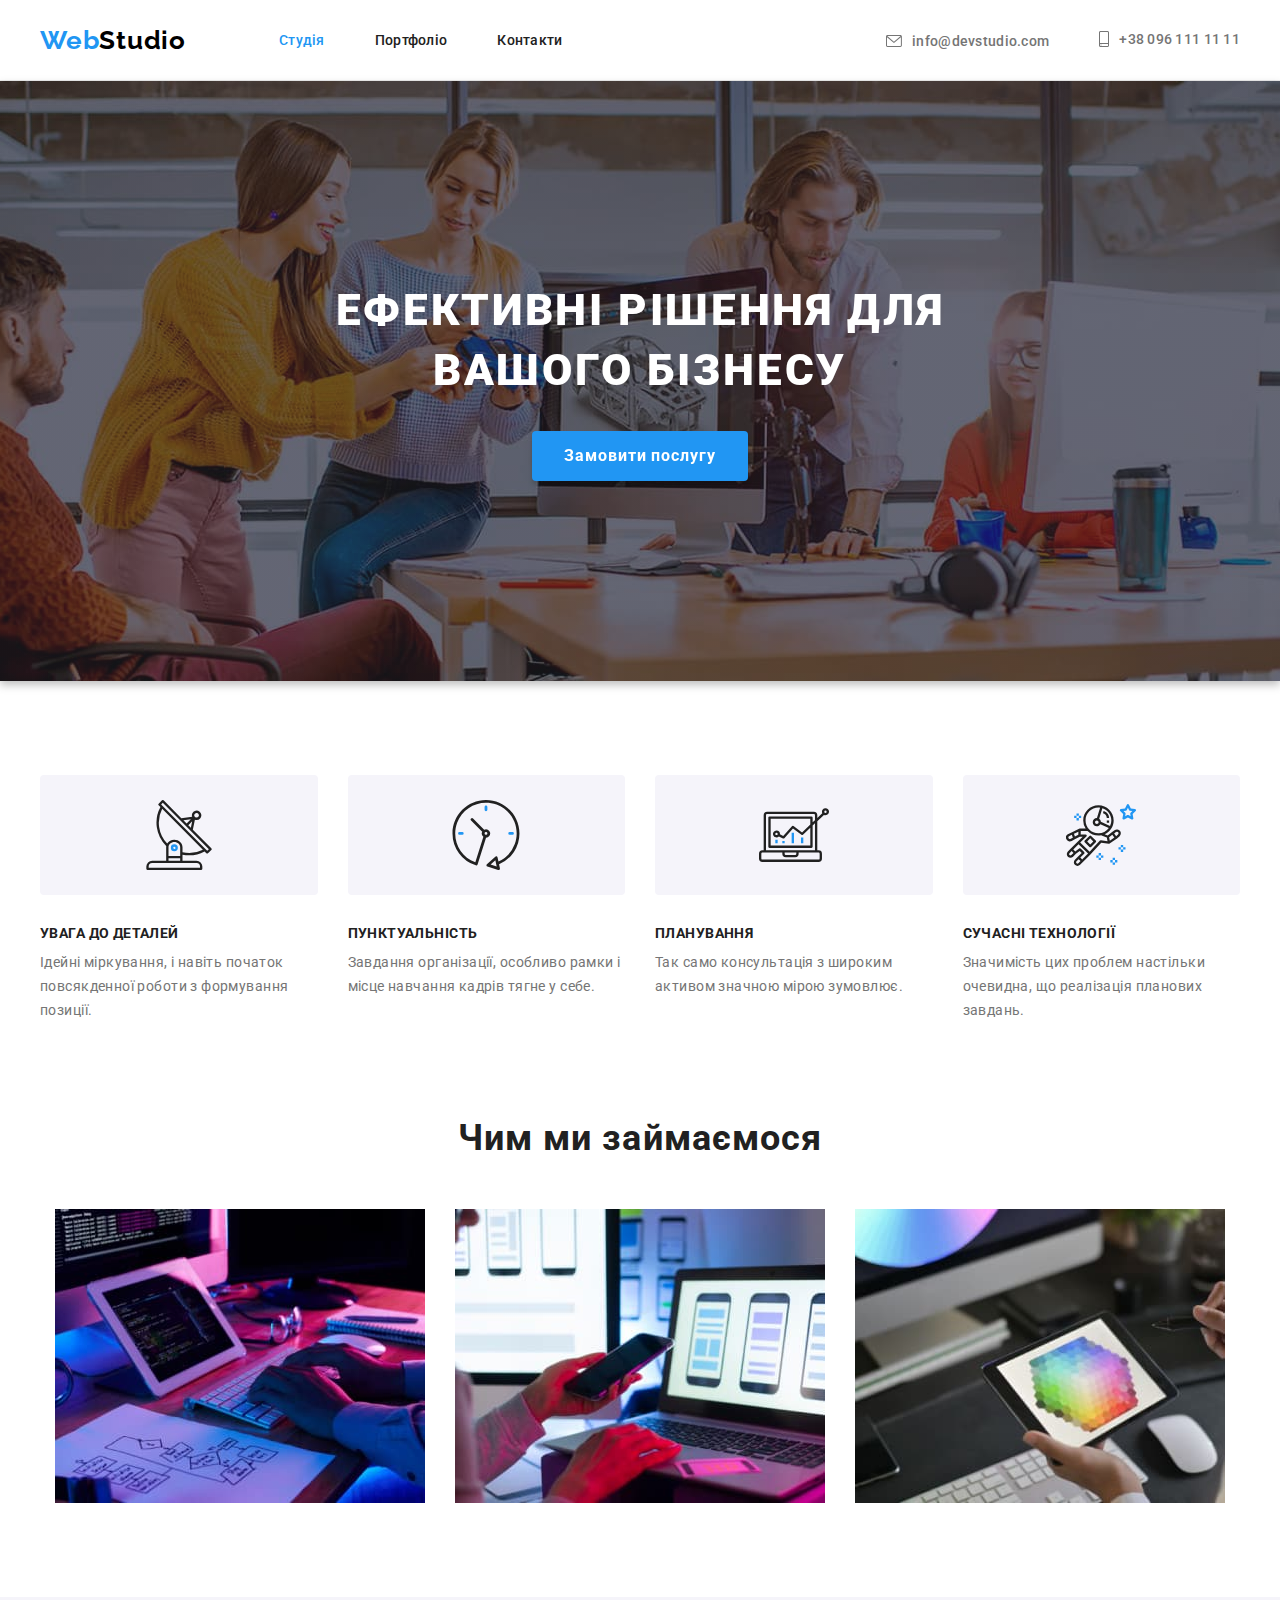
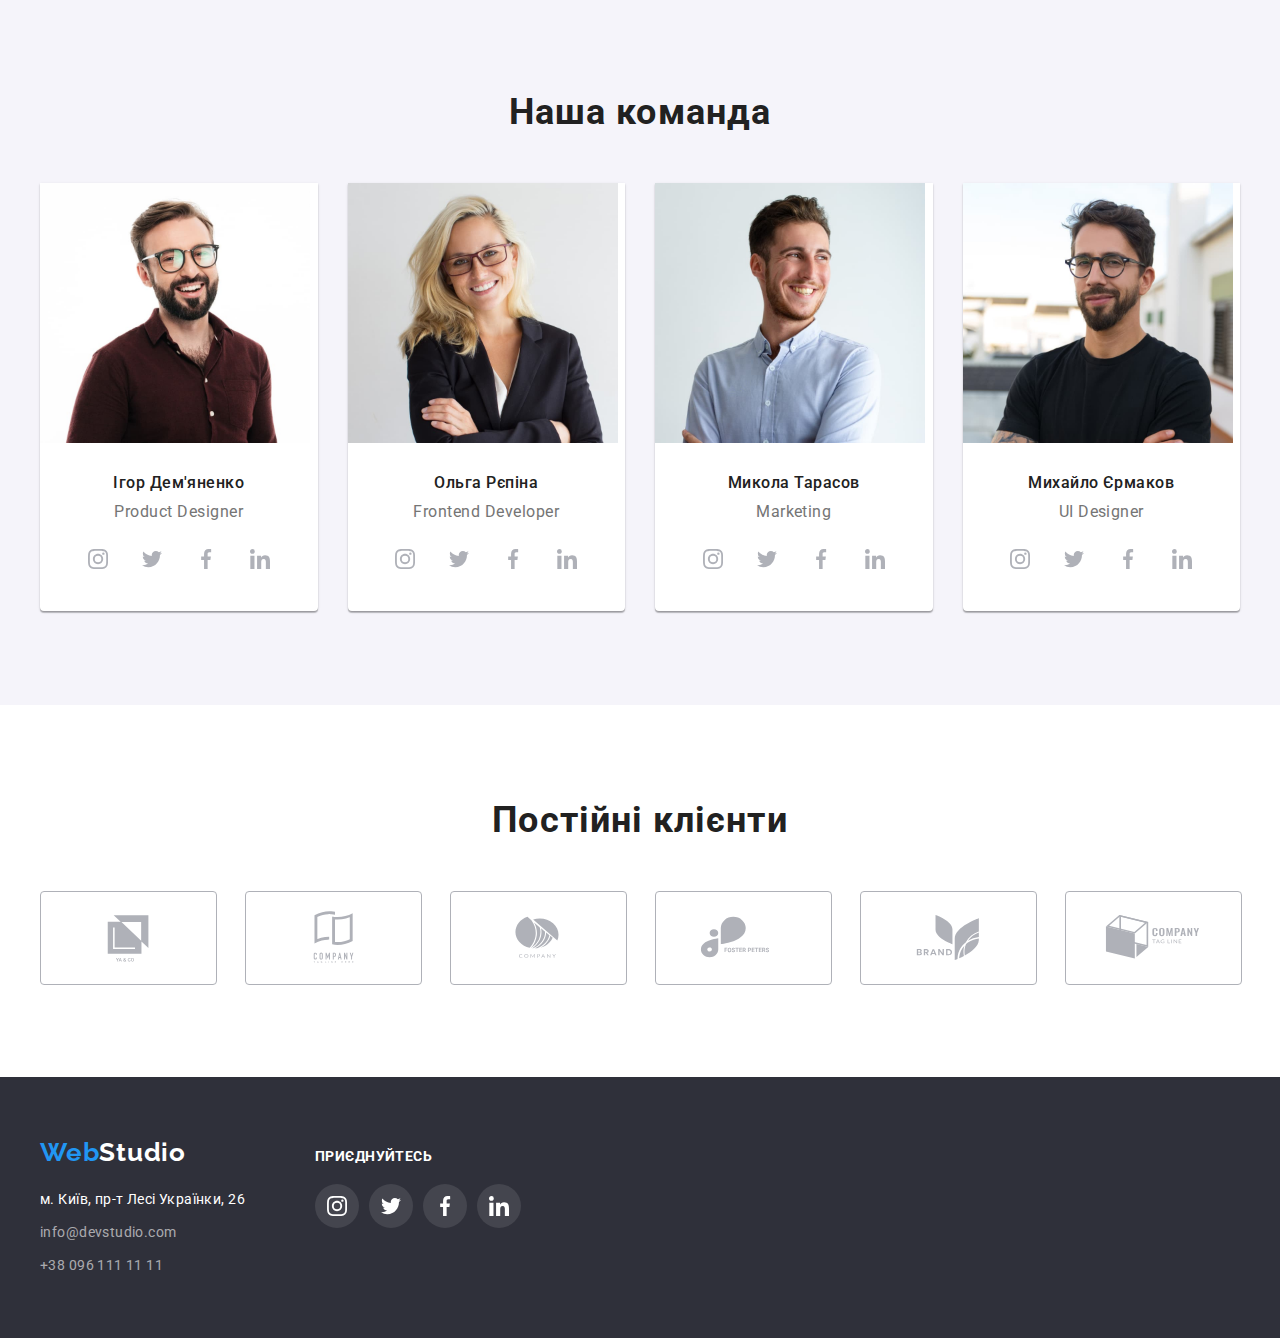
==== index.html @ c1a75623 "sdds" ====
<!DOCTYPE html>
<html lang="uk">
<head>
    <meta charset="UTF-8">
    <meta http-equiv="X-UA-Compatible" content="IE=edge">
    <meta name="viewport" content="width=device-width, initial-scale=1.0">
    <title>Студія</title>
    <link rel="preconnect" href="https://fonts.googleapis.com">
    <link rel="preconnect" href="https://fonts.gstatic.com" crossorigin>
    <link 
        rel="stylesheet" 
        href="https://cdnjs.cloudflare.com/ajax/libs/modern-normalize/1.1.0/modern-normalize.min.css" 
        integrity="sha512-wpPYUAdjBVSE4KJnH1VR1HeZfpl1ub8YT/NKx4PuQ5NmX2tKuGu6U/JRp5y+Y8XG2tV+wKQpNHVUX03MfMFn9Q==" 
        crossorigin="anonymous" 
        referrerpolicy="no-referrer" 
    />
    <link href="https://fonts.googleapis.com/css2?family=Raleway:wght@700&family=Roboto:wght@400;500;700;900&display=swap" rel="stylesheet">
    <link rel="stylesheet" href="./CSS/styles.css">
</head>
<body>
    <header class="header">
        <div class="container container-header">
            <a href="./index.html" class="logo"> <span class="logo-web">Web</span>Studio</a>
        <nav>
            <ul class="list-nav container-beg">
                <li><a class="list-nav-link current container-nav-list" href="./index.html">Студія</a></li>
                <li><a class="list-nav-link container-nav-list" href="./portfolio.html">Портфоліо</a></li>
                <li><a class="list-nav-link container-nav-list" href="#">Контакти</a></li>
            </ul>
        </nav>
        <ul class="list-nav container-list-adres">
            <li>
                <a class="list-contact list-mail" href="mailto:info@devstudio.com">
                    <svg class="mail-icon" width="16" height="12">
                        <use href="./images/icons.svg#icon-mail"></use>
                    </svg>
                    info@devstudio.com
                </a>
            </li>
            <li>
                <a class="list-contact list-phone" href="tel:+380961111111">
                    <svg class="phone-logo" width="10" height="16">
                        <use href="./images/icons.svg#icon-smartphone"></use>
                    </svg>
                    +38 096 111 11 11
                </a>
            </li>
        </ul>
        </div>
    </header>
    <main>  
        <section class="sec-back">
            <div class="container">
                <h1 class="sec-front"> 
                    Ефективні рішення для
                    <br>
                     вашого бізнесу
                    </h1>
                <div>
                    <button class="sec-button" type="button" >Замовити послугу</button>
                </div>
               </div>
        </section>
        <section class="section">
            <div class="container">
                <h2 class="visually-hidden">Особливості</h2>
            <ul class="list-nav container-list-main">
                <li class="main-list">
                    <div class="main-icon-iteam">
                        <svg class="main-icon-style"  width="70" height="70">
                            <use href="./images/icons.svg#icon-antenna"></use>
                        </svg>
                    </div>
                    <h3 class="main-list-titel">УВАГА ДО ДЕТАЛЕЙ</h3>
                    <p class="main-list-par">Ідейні міркування, і навіть початок повсякденної роботи з формування позиції.</p>
                </li>
                <li class="main-list">
                    <div class="main-icon-iteam">
                        <svg class="main-icon-style"  width="70" height="70">
                            <use href="./images/icons.svg#icon-clock"></use>
                        </svg>
                    </div>
                    <h3 class="main-list-titel">ПУНКТУАЛЬНІСТЬ</h3>
                    <p class="main-list-par">Завдання організації, особливо рамки і місце навчання кадрів тягне у себе.</p>
                </li>
                <li class="main-list">
                    <div class="main-icon-iteam">
                        <svg class="main-icon-style"  width="70" height="70">
                            <use href="./images/icons.svg#icon-diagram"></use>
                        </svg>
                    </div>
                    <h3 class="main-list-titel">ПЛАНУВАННЯ</h3>
                    <p class="main-list-par">Так само консультація з широким активом значною мірою зумовлює.</p>
                </li>
                <li class="main-list">
                    <div class="main-icon-iteam">
                        <svg class="main-icon-style"  width="70" height="70">
                            <use href="./images/icons.svg#icon-astronaut"></use>
                        </svg>
                    </div>
                    <h3 class="main-list-titel">СУЧАСНІ ТЕХНОЛОГІЇ</h3>
                    <p class="main-list-par">Значимість цих проблем настільки очевидна, що реалізація планових завдань.</p>
                </li>
            </ul>
            </div>
        </section>
        <section class="about section">
            <div class="container">
                <h2 class="titel">Чим ми займаємося</h2>
            <ul class="list-nav container-doing">
                <li>
                    <img src="./images/box 1.jpg" alt="Coding" width="370" class="foto">
                </li>
                <li>
                    <img src="./images/box 2.jpg" alt="Testing" width="370" class="foto">
                </li>
                <li>
                    <img src="./images/box 3.jpg" alt="Designing" width="370" class="foto">
                </li>
            </ul>
            </div>
        </section>
        <section class="bck-ground section">
            <div class="container">
                <h2 class="titel">Наша команда</h2>
                <ul class="list-nav container-about-team">
                    <li class="last-list">
                        <img src="./images/img.jpg" alt="Ігор Дем'яненко" width="270" height="260" class="foto"> 
                        <div class="common-styles">
                            <h3 class="about-person">Ігор Дем'яненко</h3>
                            <p class="about-work" lang="en">Product Designer</p>
                            <ul class="person-soc-list list-nav">
                                <li class="person-soc-iteam">
                                    <a  class="person-soc-link" href="#">
                                        <svg class="person-soc-icon" width="20" height="20">
                                            <use href="./images/icons.svg#icon-instagram"></use>
                                        </svg>
                                    </a>
                                </li>
                                <li class="person-soc-iteam">
                                    <a  class="person-soc-link" href="#">
                                        <svg class="person-soc-icon" width="20" height="20">
                                        <use href="./images/icons.svg#icon-twitter"></use>
                                    </svg></a>
                                </li>
                                <li class="person-soc-iteam">
                                    <a  class="person-soc-link" href="#">
                                        <svg class="person-soc-icon" width="20" height="20">
                                            <use href="./images/icons.svg#icon-facebook"></use>
                                        </svg>
                                    </a>
                                </li>
                                <li class="person-soc-iteam">
                                    <a  class="person-soc-link" href="#">
                                        <svg class="person-soc-icon" width="20" height="20">
                                            <use href="./images/icons.svg#icon-linkedin"></use>
                                        </svg>
                                    </a>
                                </li>
                            </ul>
                        </div>
                    </li>
                    <li class="last-list">
                        <img src="./images/img2.jpg" alt="Ольга Рєпіна" width="270" height="260" class="foto">
                        <div class="common-styles">
                            <h3 class="about-person">Ольга Рєпіна</h3>
                            <p class="about-work" lang="en">Frontend Developer</p>
                            <ul class="person-soc-list list-nav">
                                <li class="person-soc-iteam">
                                    <a  class="person-soc-link" href="#">
                                        <svg class="person-soc-icon" width="20" height="20">
                                            <use href="./images/icons.svg#icon-instagram"></use>
                                        </svg>
                                    </a>
                                </li>
                                <li class="person-soc-iteam">
                                    <a  class="person-soc-link" href="#">
                                        <svg class="person-soc-icon" width="20" height="20">
                                        <use href="./images/icons.svg#icon-twitter"></use>
                                    </svg></a>
                                </li>
                                <li class="person-soc-iteam">
                                    <a  class="person-soc-link" href="#">
                                        <svg class="person-soc-icon" width="20" height="20">
                                            <use href="./images/icons.svg#icon-facebook"></use>
                                        </svg>
                                    </a>
                                </li>
                                <li class="person-soc-iteam">
                                    <a  class="person-soc-link" href="#">
                                        <svg class="person-soc-icon" width="20" height="20">
                                            <use href="./images/icons.svg#icon-linkedin"></use>
                                        </svg>
                                    </a>
                                </li>
                            </ul>
                        </div>
                    </li>
                    <li class="last-list">
                        <img src="./images/img3.jpg" alt="Микола Тарасов" width="270" height="260" class="foto">
                        <div class="common-styles">
                            <h3 class="about-person">Микола Тарасов</h3>
                            <p class="about-work" lang="en">Marketing</p>
                            <ul class="person-soc-list list-nav">
                                <li class="person-soc-iteam">
                                    <a  class="person-soc-link" href="#">
                                        <svg class="person-soc-icon" width="20" height="20">
                                            <use href="./images/icons.svg#icon-instagram"></use>
                                        </svg>
                                    </a>
                                </li>
                                <li class="person-soc-iteam">
                                    <a  class="person-soc-link" href="#">
                                        <svg class="person-soc-icon" width="20" height="20">
                                        <use href="./images/icons.svg#icon-twitter"></use>
                                    </svg></a>
                                </li>
                                <li class="person-soc-iteam">
                                    <a  class="person-soc-link" href="#">
                                        <svg class="person-soc-icon" width="20" height="20">
                                            <use href="./images/icons.svg#icon-facebook"></use>
                                        </svg>
                                    </a>
                                </li>
                                <li class="person-soc-iteam">
                                    <a  class="person-soc-link" href="#">
                                        <svg class="person-soc-icon" width="20" height="20">
                                            <use href="./images/icons.svg#icon-linkedin"></use>
                                        </svg>
                                    </a>
                                </li>
                            </ul>
                        </div>
                    </li>
                    <li class="last-list">
                        <img src="./images/img4.jpg" alt="Михайло Єрмаков" width="270" height="260" class="foto">
                        <div  class="common-styles">
                            <h3 class="about-person">Михайло Єрмаков</h3>
                            <p class="about-work" lang="en">UI Designer</p>
                            <ul class="person-soc-list list-nav">
                                <li class="person-soc-iteam">
                                    <a  class="person-soc-link" href="#">
                                        <svg class="person-soc-icon" width="20" height="20">
                                            <use href="./images/icons.svg#icon-instagram"></use>
                                        </svg>
                                    </a>
                                </li>
                                <li class="person-soc-iteam">
                                    <a  class="person-soc-link" href="#">
                                        <svg class="person-soc-icon" width="20" height="20">
                                        <use href="./images/icons.svg#icon-twitter"></use>
                                    </svg></a>
                                </li>
                                <li class="person-soc-iteam">
                                    <a  class="person-soc-link" href="#">
                                        <svg class="person-soc-icon" width="20" height="20">
                                            <use href="./images/icons.svg#icon-facebook"></use>
                                        </svg>
                                    </a>
                                </li>
                                <li class="person-soc-iteam">
                                    <a  class="person-soc-link" href="#">
                                        <svg class="person-soc-icon" width="20" height="20">
                                            <use href="./images/icons.svg#icon-linkedin"></use>
                                        </svg>
                                    </a>
                                </li>
                            </ul>
                        </div>
                    </li>
                </ul>
            </div>
        </section>
        <section class="section">
            <div class="container">
                <h2 class="titel">Постійні клієнти</h2>
                <ul class="clients-list list-nav">
                    <li class="clients-iteam">
                        <a class="clients-adres" href="#">
                            <svg class="clients-logo"  width="106" height="60">
                                <use href="./images/icons.svg#icon-Logo"></use>
                            </svg>
                        </a>
                    </li>
                    <li class="clients-iteam">
                        <a class="clients-adres" href="#">
                            <svg class="clients-logo"  width="106" height="60">
                                <use href="./images/icons.svg#icon-Logo-2"></use>
                            </svg>
                        </a>
                    </li>
                    <li class="clients-iteam">
                        <a class="clients-adres" href="#">
                            <svg class="clients-logo" width="106" height="60">
                                <use href="./images/icons.svg#icon-Logo3"></use>
                            </svg>
                        </a>
                    </li>
                    <li class="clients-iteam">
                        <a class="clients-adres" href="#">
                            <svg class="clients-logo" width="106" height="60">
                                <use href="./images/icons.svg#icon-Logo-4"></use>
                            </svg>
                        </a>
                    </li>
                    <li class="clients-iteam">
                        <a class="clients-adres" href="#">
                            <svg class="clients-logo" width="106" height="60">
                                <use href="./images/icons.svg#icon-Logo-5"></use>
                            </svg>
                        </a>
                    </li>
                    <li class="clients-iteam">
                        <a class="clients-adres" href="#">
                            <svg class="clients-logo"  width="106" height="60">
                                <use href="./images/icons.svg#icon-Logo-6"></use>
                            </svg>
                        </a>
                    </li>
                </ul>
            </div>
        </section>
    </main>

    <footer class="foot">
        <div class="container-foot container">
            <div>
                <a href="./index.html" class="foot-logo" lang="en"> <span class="logo-web">Web</span>Studio</a>
                <ul class="list-nav">
                    <li class="foot-child">
                        <a class="foot-list" href="https://goo.gl/maps/FaGYjTXJcdozZgpE8" target="_blank" rel="noopener noreferrer">м. Київ, пр-т Лесі Українки, 26</a>
                    </li>
                    <li class="foot-child">
                        <a class="foot-info" href="mailto:info@devstudio.com">info@devstudio.com</a>
                    </li>
                    <li class="foot-child">
                        <a class="foot-info" href="tel:++380961111111">+38 096 111 11 11</a>
                    </li>
                </ul>
            </div>
            <div class="container-block">
                <h2 class="dsd">приєднуйтесь</h2>
                <ul class="foot-soc-list list-nav">
                    <li class="foot-soc-iteam">
                        <a href="#" class="foot-soc-link">
                            <svg class="foot-soc-icon" width="20" height="20">
                                <use href="./images/icons.svg#icon-instagram"></use>
                            </svg>
                        </a>
                    </li>
                    <li class="foot-soc-iteam">
                        <a href="#" class="foot-soc-link">
                            <svg class="foot-soc-icon" width="20" height="20">
                                <use href="./images/icons.svg#icon-twitter"></use>
                            </svg>
                        </a>
                    </li>
                    <li class="foot-soc-iteam">
                        <a href="#" class="foot-soc-link">
                            <svg class="foot-soc-icon" width="20" height="20">
                                <use href="./images/icons.svg#icon-facebook"></use>
                            </svg>
                        </a>
                    </li>
                    <li class="foot-soc-iteam">
                        <a href="#" class="foot-soc-link">
                            <svg class="foot-soc-icon" width="20" height="20">
                                <use href="./images/icons.svg#icon-linkedin"></use>
                            </svg>
                        </a>
                    </li>
                </ul>
            </div>

        </div>
        
    </footer>
</body>
</html>
---- CSS/styles.css ----
:root{
    --color-black: #000000;
    --color-blue: blue;
    --color-nav-link: #212121;
    --color-light-blue: #2196F3;
    --color-gray: #757575;
    --back-ground: #2F303A;
    --color-white: #FFFFFF;
    --bck-ground: #F5F4FA;
    --color-btn: #188CE8;
    --border: #ECECEC;
    --border-portfolio: #EEEEEE;
    --icon-color: #AFB1B8;
}

*{
    margin: 0;
    padding: 0;
}

h1,
h2,
h3,
h4,
h5,
h6,
p{
    margin: 0;
}

body{
    font-family: "Roboto", sans-serif;
}

.header a{
    text-decoration: none;
}

.header{
    border-bottom: 1px solid var(--border);
}

.container{
    width: 1200px;
    padding-left: 15px;
    padding-right: 15px;
    margin: 0 auto;
}

.container-header{
    display: flex;
    justify-content: space-between;
    align-items: center;
    margin-bottom: 0;
}


.container-beg{
    cursor: pointer;
    display: flex;
    gap: 50px;
    margin-left: 93px;

}


.logo, .logo-web{
    font-family: 'Raleway';
    font-style: normal;
    font-weight: 700;
    font-size: 26px;
    line-height: 1,1923;
    letter-spacing: 0.03em;
}

.logo{
    color: var(--color-black);
    display: block;
}
.logo-web{
    color: var(--color-light-blue);
}


.list-nav-link{
    display: block;
    list-style: none;
    font-weight: 500;
    font-size: 14px;
    line-height: 1.1428;
    letter-spacing: 0.02em;
    color: var(--color-nav-link);
    padding-top: 32px;
    padding-bottom: 32px;
}

.container-nav-list{
    padding-bottom: 32px;
}

.container-list-adres{
    display: flex;
    justify-content: end;
    align-items: baseline;
    gap: 50px;
    margin-left: auto;
}

.list-nav{
    list-style: none;  
}



.list-nav-link:hover,
.list-nav-link:focus,
.list-mail:hover,
.list-mail:focus,
.list-phone:hover,
.list-phone:focus{
    color:var(--color-light-blue);
}

.current{
    color: var(--color-light-blue);
}



.mail-icon{
    fill: currentColor;
}

.list-contact {
    font-weight: 500;
    font-size: 14px;
    line-height: 1.1428;
    letter-spacing: 0.02em;
    color: var(--color-gray);
    display: block;
    display: flex;
    justify-content: center;
    align-items: center;
    gap: 10px;
}

.phone-logo{
    fill: currentColor;
}

.sec-back{
    background: var(--back-ground);
    padding-top: 200px;
    padding-bottom: 200px;
    text-align: center;
    max-width: 1600px;
    background-image: linear-gradient( 
        rgba(47, 48, 58, 0.4),  
        rgba(47, 48, 58, 0.4)
        ),
        url(../images/baclground\ img.jpg);
    background-repeat: no-repeat;
    background-position: center;
    block-size: auto;
    background-size: cover;
    margin: 0 auto;
    filter: drop-shadow(0px 4px 4px rgba(0, 0, 0, 0.25));
}



.container-order{
    display: flex;
    flex-direction: column;
}

.sec-front{
    display: flex;
    flex-direction: column;
    font-weight: 900;
    font-size: 44px;
    line-height: 1.3636;
    text-align: center;
    letter-spacing: 0.06em;
    text-transform: uppercase;
    color: var(--color-white);
    margin-bottom: 30px;
}


.sec-button{
    font-family: "Roboto", sans-serif;
    font-weight: 700;
    font-size: 16px;
    line-height: 1.875;
    letter-spacing: 0.06em;
    color: var(--color-white);
    border: none;
    background: var(--color-light-blue);
    box-shadow: 0px 4px 4px rgba(0, 0, 0, 0.15);
    border-radius: 4px;
    cursor: pointer;
    justify-content: center;
    padding-top: 10px;
    padding-bottom: 10px;
    padding-left: 32px;
    padding-right: 32px;
}
.sec-button:hover,
.sec-button:focus{
    background-color: var(--color-btn);
}

.container-list-main{
    display: flex;
    justify-content: space-between;
    gap: 30px;
}

.visually-hidden{
    position: absolute;
    white-space: nowrap;
    width: 1px;
    height: 1px;
    overflow: hidden;
    border: 0;
    padding: 0;
    clip: rect(0 0 0 0);
    clip-path: inset(50%);
    margin: -1px;
}

.main-list{
    list-style: none;
    margin: 0;
    padding: 0;
    flex-basis: calc((100% - 90px) / 4);
}

.main-icon-iteam{
    height: 120px;
    display: flex;
    align-items: center;
    justify-content: center;
    background-color: var(--bck-ground);
    border-radius: 4px;
    margin-bottom: 30px;
}


.main-list-titel{
    font-weight: 700;
    font-size: 14px;
    line-height: 1.1428;
    letter-spacing: 0.03em;
    text-transform: uppercase;
    color: var(--color-nav-link);
    margin-bottom: 10px;
}

.main-list-par{
    font-weight: 400;
    font-size: 14px;
    line-height: 1.7142;
    letter-spacing: 0.03em;
    color: var(--color-gray);
}

.titel{
    display: flex;
    justify-content: center;
    font-weight: 700;
    font-size: 36px;
    line-height: 1.1666;
    letter-spacing: 0.03em;
    color: var(--color-nav-link);
    margin-bottom: 50px;
}


.container-doing{
    display: flex;
    justify-content: center;
    gap: 30px;
}

.foto{
    display: block;
    max-width: 100%;
}

.section{
    padding-top: 94px;
    padding-bottom: 94px;
}

.section.about{
    padding-top: 0;
}


.bck-ground{
    background: var(--bck-ground);
}

.container-about-team{
    display: flex;
    gap: 30px;
    justify-content: center;

}

.last-list{
    background: var(--color-white);
    box-shadow: 0px 1px 3px rgba(0, 0, 0, 0.12), 0px 1px 1px rgba(0, 0, 0, 0.14), 0px 2px 1px rgba(0, 0, 0, 0.2);
    border-radius: 0px 0px 4px 4px;
    flex-basis: calc((100% - 90px) / 4);
}


.common-styles{
    font-size: 16px;
    line-height: 1.1875;
    text-align: center;
    letter-spacing: 0.03em;
    padding-top: 30px;
    padding-bottom: 30px;
}

.about-person{
    font-weight: 500;
    font-size: 16px;
    line-height: 1.1875;
    color: var(--color-nav-link);
    margin-bottom: 10px;
}

.about-work{
    font-weight: 400;
    color: var(--color-gray);
    margin-bottom: 16px;
}


.person-soc-list{
    display: flex;
    gap: 10px;
    justify-content: center;
}

.person-soc-iteam{
    width: 44px;
    height: 44px;
}

.person-soc-link{
    width: 100%;
    height: 100%;
    border-radius: 50%;
    display: flex;
    align-items: center;
    justify-content: center;
    color: var(--icon-color);
}

.person-soc-icon{
    fill: currentColor;
}

.person-soc-link:hover,
.person-soc-link:focus{
    background-color: var(--color-light-blue);
    color: var(--color-white);
}

.clients-list{
    display: flex;
    gap: 30px;
    justify-content: center;
}

.clients-iteam{
    flex-basis: calc((100% - 150px) / 6);
    height: 92px;
}

.clients-adres{
    width: 100%;
    height: 100%;
    display: flex;
    align-items: center;
    justify-content: center;
    color: var(--icon-color);
    border: 1px solid;
    border-color: var(--icon-color);
    border-radius: 4px;
}

.clients-logo,
.clients-iteam{
    fill: currentColor;
}

.clients-adres:hover,
.clients-adres:focus{
    border-color: var(--color-light-blue);
    color: var(--color-light-blue);
}

.foot{
    background: var(--back-ground);
    padding-top: 60px;
    padding-bottom: 60px;
}

.foot-list:hover,
.foot-list:focus,
.foot-info:hover,
.foot-info:focus{
    color:var(--color-light-blue);
}


.foot-logo{
    font-family: 'Raleway';
    font-style: normal;
    font-weight: 700;
    font-size: 26px;
    line-height: 1.1923;
    letter-spacing: 0.03em;
    color: var(--color-white);
    text-decoration: none;
    display: flex;
    justify-content: flex-start;
    margin-bottom: 20px;
    display: inline-block;
}

.foot-child:not(:last-child){
    margin-bottom: 9px;
}

.foot-list{
    font-style: normal;
    font-size: 14px;
    line-height: 1.7142;
    letter-spacing: 0.03em;
    color: var(--color-white);
    text-decoration: none;
    display: block;
    
}


.foot-info{
    font-style: normal;
    font-size: 14px;
    line-height: 1.7142;
    letter-spacing: 0.03em;
    color: rgba(255, 255, 255, 0.6);
    text-decoration: none;
    display: block;
}    

.container-foot{
    align-items: baseline;
    display: flex;
    gap: 70px;
}


.dsd{
    font-weight: 700;
    font-size: 14px;
    line-height: 1.1428;
    letter-spacing: 0.03em;
    text-transform: uppercase;
    margin-bottom: 20px;
    color: var(--color-white);
    
}


.foot-soc-list{
    display: flex;
    gap: 10px;
    justify-content: center;
    align-items: center;
    justify-content: flex-start;
}

.foot-soc-iteam{
    width: 44px;
    height: 44px;
}
.foot-soc-link{
    width: 100%;
    height: 100%;
    border-radius: 50%;
    display: flex;
    align-items: center;
    justify-content: center;
    color: var(--color-white);
    background: rgba(255, 255, 255, 0.1);
}

.foot-soc-icon{
    fill: currentColor;
}

.foot-soc-link:hover,
.foot-soc-link:focus{
    background-color: var(--color-light-blue);
    color: var(--color-white);
}

.sec-btn{
    font-family: "Roboto", sans-serif;
    font-weight: 500;
    font-size: 16px;
    line-height: 1.625;
    text-align: center;
    letter-spacing: 0.03em;
    color: var(--color-nav-link);
    background: var(--bck-ground);
    border-radius: 4px;
    display: flex;
    align-items: center;
    border: none;
    cursor: pointer;
    padding: 6px 22px;
}

.sec-btn:hover,
.sec-btn:focus{
    background: var(--color-light-blue);    
    box-shadow: 0px 3px 1px rgba(0, 0, 0, 0.1), 0px 1px 2px rgba(0, 0, 0, 0.08), 0px 2px 2px rgba(0, 0, 0, 0.12);
    border-radius: 4px;
    color: var(--color-white);
}

.portfolio-done{
    font-weight: 700;
    font-size: 18px;
    line-height: 2;
    letter-spacing: 0.06em;
    color: var(--color-nav-link);
    margin-bottom: 4px;
    text-decoration: none;
}

.portfolio-doing{
    font-weight: 400;
    font-size: 16px;
    line-height: 1.875;
    letter-spacing: 0.03em;
    color: var(--color-gray);
    text-decoration: none;
}

.container-filter-nav{
    display: flex;
    justify-content: center;
    gap: 8px;
    margin-bottom: 50px;
}

.container-filter-foto{
    display: flex;
    flex-wrap: wrap;
    justify-content: center;
    gap: 30px;
    
}

.filter-border{
    flex-basis: calc((100% - 60px) / 3);
    background: var(--color-white);
}


.portfolio-item-link{
    display: block;
    text-decoration: none;
}

.portfolio-item-link:hover,
.portfolio-item-link:focus{
    box-shadow: 0px 1px 1px rgba(0, 0, 0, 0.12), 0px 4px 4px rgba(0, 0, 0, 0.06), 1px 4px 6px rgba(0, 0, 0, 0.16);
}


.portfolio-common-styles{
    padding-top: 20px;
    padding-bottom: 20px;
    padding-left: 24px;
    padding-right: 24px;
    border-right: 1px solid var(--border-portfolio);
    border-bottom: 1px solid var(--border-portfolio);
    border-left: 1px solid var(--border-portfolio);
    
}
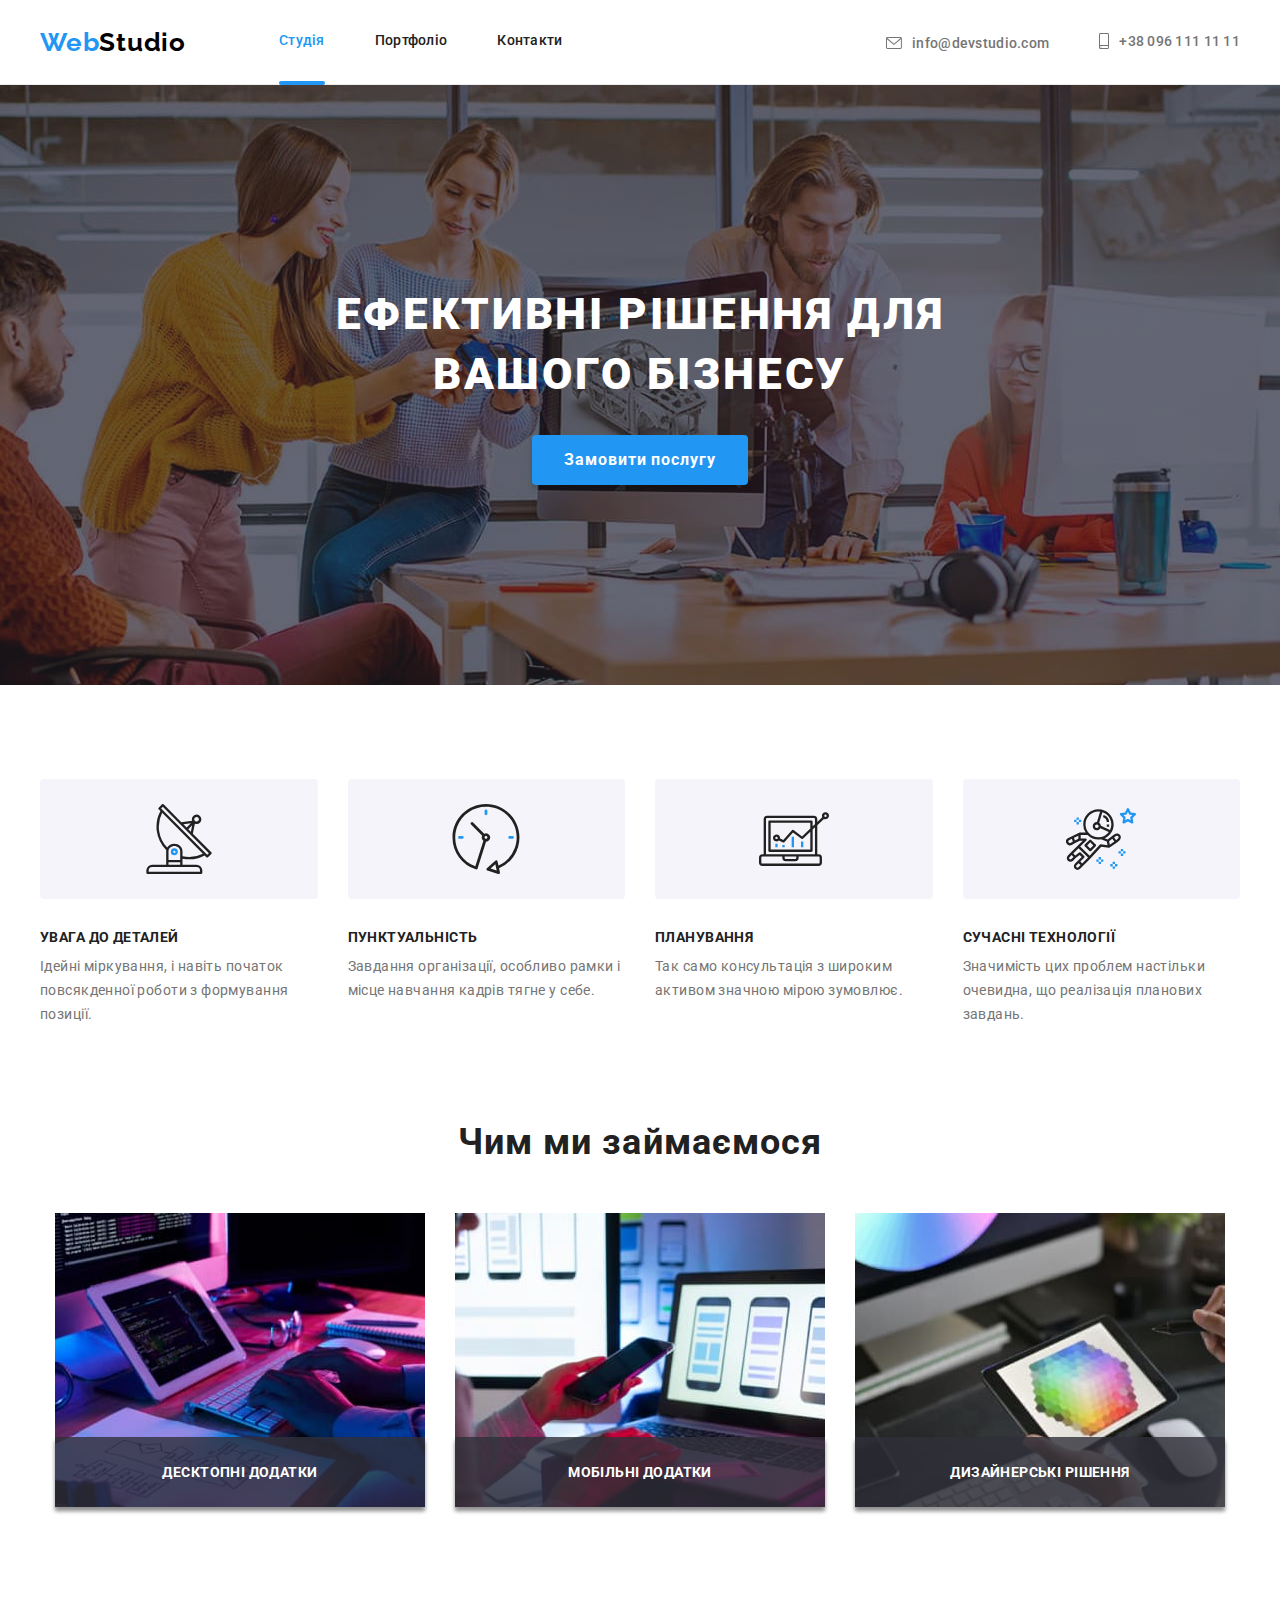
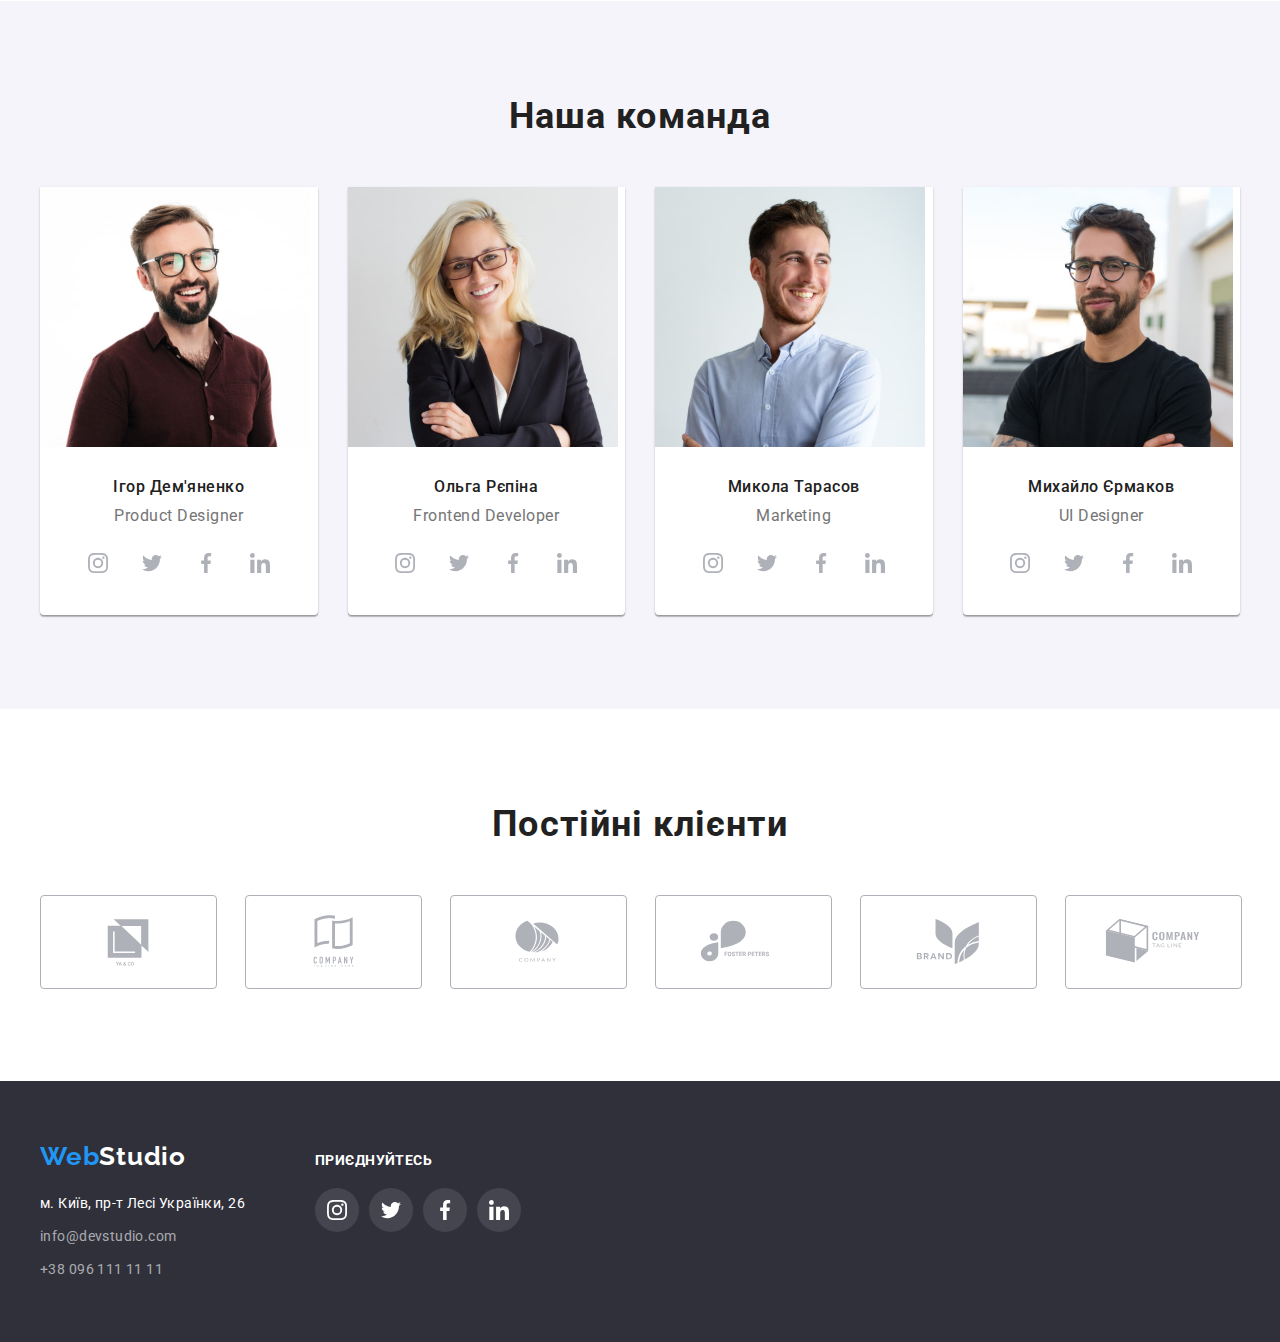
==== commit 92e34b50: "upgraded code" ====
--- a/index.html
+++ b/index.html
@@ -57,11 +57,11 @@
                      вашого бізнесу
                     </h1>
                 <div>
-                    <button class="sec-button" type="button" >Замовити послугу</button>
+                    <button class="sec-button" type="button" data-modal-open>Замовити послугу</button>
                 </div>
                </div>
         </section>
-        <section class="section">
+         <section class="section">
             <div class="container">
                 <h2 class="visually-hidden">Особливості</h2>
             <ul class="list-nav container-list-main">
@@ -109,13 +109,29 @@
                 <h2 class="titel">Чим ми займаємося</h2>
             <ul class="list-nav container-doing">
                 <li>
-                    <img src="./images/box 1.jpg" alt="Coding" width="370" class="foto">
+                    <div class="about-foto-wrap">
+                        <img src="./images/box 1.jpg" alt="Coding" width="370" class="foto">
+                        <p class="about-foto-text">
+                            Десктопні додатки
+                        </p>
+                    </div>
+                    
                 </li>
                 <li>
-                    <img src="./images/box 2.jpg" alt="Testing" width="370" class="foto">
+                    <div class="about-foto-wrap">
+                        <img src="./images/box 2.jpg" alt="Testing" width="370" class="foto">
+                        <p class="about-foto-text">
+                            Мобільні додатки
+                        </p>
+                    </div>
                 </li>
                 <li>
-                    <img src="./images/box 3.jpg" alt="Designing" width="370" class="foto">
+                    <div class="about-foto-wrap">
+                        <img src="./images/box 3.jpg" alt="Designing" width="370" class="foto">
+                        <p class="about-foto-text">
+                            Дизайнерські рішення
+                        </p>
+                    </div>
                 </li>
             </ul>
             </div>
@@ -375,5 +391,15 @@
         </div>
         
     </footer>
+    <div class="backdrop is-hidden" data-modal>
+        <div class="modal">
+            <button type="button" class="x-modal" data-modal-close>
+                <svg class="x-icon" width="18" height="18">
+                    <use href="./images/icons.svg#icon-X"></use>
+                </svg>
+            </button>
+        </div>
+    </div>
+    <script src="./js/modal.js"></script>
 </body>
 </html>
--- a/CSS/styles.css
+++ b/CSS/styles.css
@@ -28,6 +28,10 @@
     margin: 0;
 }
 
+button{
+    cursor: pointer;
+}
+
 body{
     font-family: "Roboto", sans-serif;
 }
@@ -123,6 +127,18 @@
 
 .current{
     color: var(--color-light-blue);
+}
+
+.current::after{
+    content: '';
+    width: 100%;
+    height: 4px;
+    background-color: var(--color-light-blue);
+    
+    display: flex;
+    border-radius: 2px;
+    position: relative;
+    top: 33px;
 }
 
 
@@ -164,7 +180,7 @@
     block-size: auto;
     background-size: cover;
     margin: 0 auto;
-    filter: drop-shadow(0px 4px 4px rgba(0, 0, 0, 0.25));
+    
 }
 
 
@@ -298,6 +314,28 @@
     padding-top: 0;
 }
 
+.about-foto-wrap{
+    position: relative;
+}
+
+.about-foto-text{
+    font-family: 'Roboto';
+    font-weight: 700;
+    font-size: 14px;
+    line-height: 1.1428;
+    text-align: center;
+    letter-spacing: 0.03em;
+    text-transform: uppercase;
+    color: var(--color-white);
+    background: rgba(47, 48, 58, 0.8);
+    box-shadow: 0px 4px 4px rgba(0, 0, 0, 0.25), 0px 4px 4px rgba(0, 0, 0, 0.25);
+
+    position: absolute;
+    width: 100%;
+    bottom: 0;
+    padding-top: 27px;
+    padding-bottom: 27px;
+}
 
 .bck-ground{
     background: var(--bck-ground);
@@ -578,6 +616,9 @@
     background: var(--color-white);
 }
 
+.filter-border:hover .portfolio-top-text{
+    transform: translateY(0);
+}
 
 .portfolio-item-link{
     display: block;
@@ -589,6 +630,30 @@
     box-shadow: 0px 1px 1px rgba(0, 0, 0, 0.12), 0px 4px 4px rgba(0, 0, 0, 0.06), 1px 4px 6px rgba(0, 0, 0, 0.16);
 }
 
+.portfolio-top-wrap{
+    position: relative;
+    overflow: hidden;
+}
+
+.portfolio-top-text{
+    font-family: 'Roboto';
+    font-weight: 400;
+    font-size: 18px;
+    line-height: 1.5555;
+    letter-spacing: 0.03em;
+
+    position: absolute;
+    top: 0;
+    padding: 63px 24px 63px 24px;
+    height: 100%;
+
+    color: var(--color-white);
+    background: rgba(33, 150, 243, 0.9);
+    box-shadow: 0px 4px 4px rgba(0, 0, 0, 0.25), 0px 4px 4px rgba(0, 0, 0, 0.25);
+    
+    transform: translateY(100%);
+    transition: transform 250ms cubic-bezier(0.4, 0, 0.2, 1);
+}
 
 .portfolio-common-styles{
     padding-top: 20px;
@@ -601,3 +666,51 @@
     
 }
 
+
+.backdrop{
+    position: fixed;
+    top: 0;
+    width: 100%;
+    height: 100%;
+    background: rgba(0, 0, 0, 0.2);
+    transition: opacity 250ms cubic-bezier(0.4, 0, 0.2, 1), visibility 250ms cubic-bezier(0.4, 0, 0.2, 1);
+}
+
+.modal{
+    width: 528px;
+    min-height: 581px;
+    background: #FFFFFF;
+    box-shadow: 0px 1px 3px rgba(0, 0, 0, 0.12), 0px 1px 1px rgba(0, 0, 0, 0.14), 0px 2px 1px rgba(0, 0, 0, 0.2);
+    border-radius: 4px;
+    position: absolute;
+    top: 50%;
+    left: 50%;
+    transform: translate(-50%, -50%) scale(1);
+    transition: transform 250ms cubic-bezier(0.4, 0, 0.2, 1);
+}
+
+.backdrop.is-hidden .modal{
+    transform: translate(-50%, -50%) scale(0);
+
+}
+
+.x-modal{
+    position: absolute;
+    right: 8px;
+    top: 8px;
+    height: 30px;
+    width: 30px;
+    background: var(--color-white);
+    border: 1px solid rgba(0, 0, 0, 0.1);
+    border-radius: 50%;
+    display: flex;
+    align-items: center;
+    justify-content: center;
+}
+
+
+.is-hidden{
+    opacity: 0;
+    visibility: hidden;
+    pointer-events: none;
+}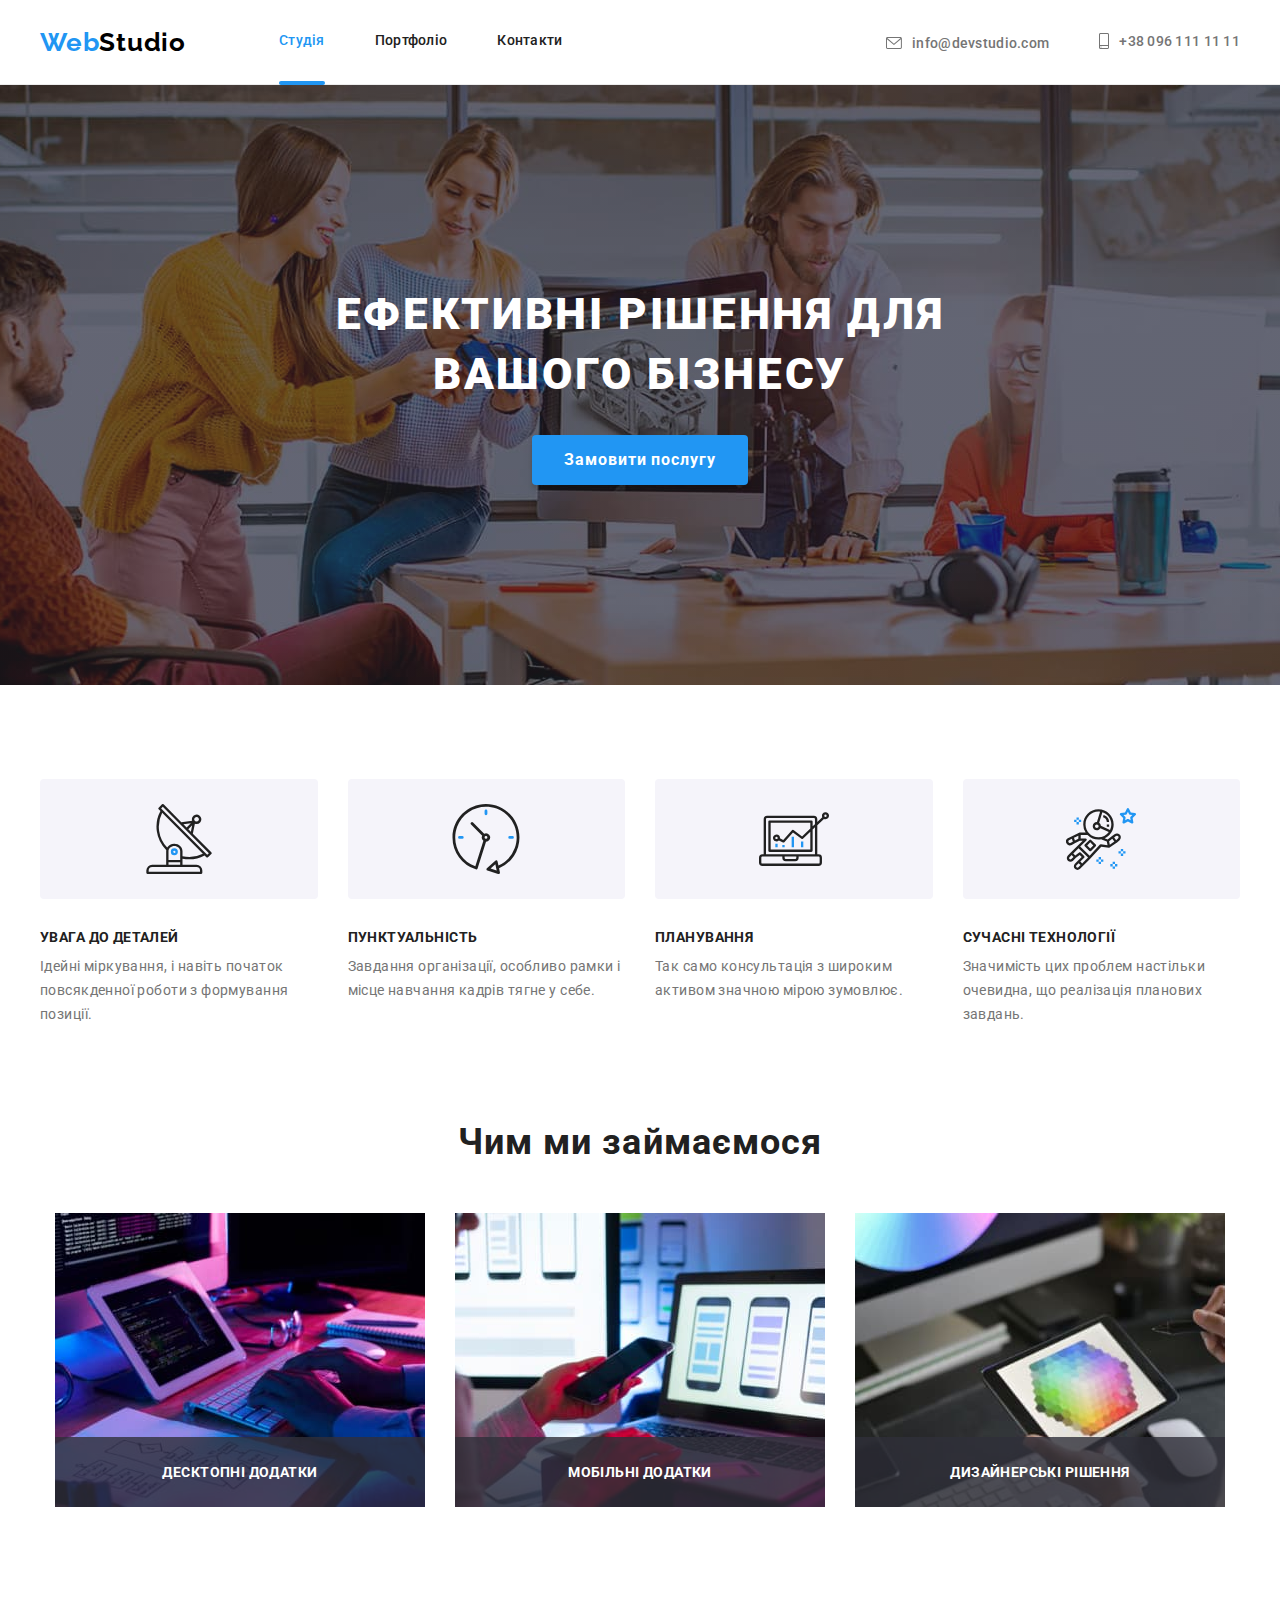
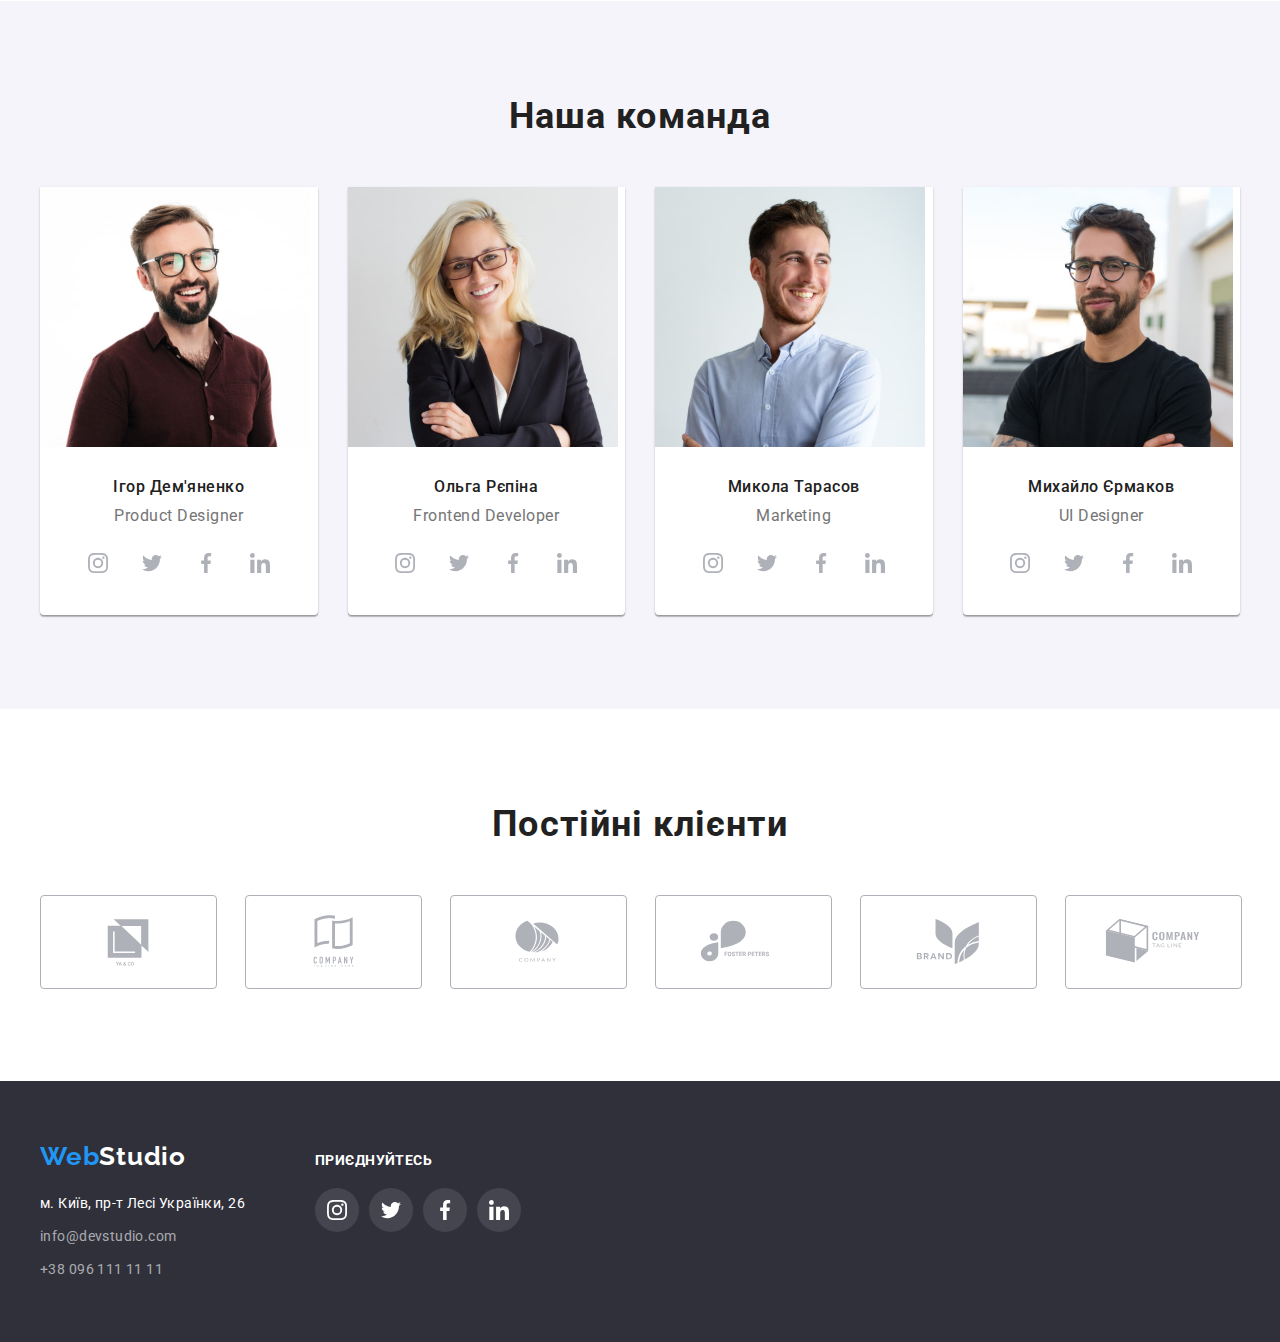
==== commit 15ca937d: "upgraded code" ====
--- a/index.html
+++ b/index.html
@@ -394,7 +394,7 @@
     <div class="backdrop is-hidden" data-modal>
         <div class="modal">
             <button type="button" class="x-modal" data-modal-close>
-                <svg class="x-icon" width="18" height="18">
+                <svg class="x-icon" width="11" height="11">
                     <use href="./images/icons.svg#icon-X"></use>
                 </svg>
             </button>
--- a/CSS/styles.css
+++ b/CSS/styles.css
@@ -123,6 +123,7 @@
 .list-phone:hover,
 .list-phone:focus{
     color:var(--color-light-blue);
+    transition: color 250ms cubic-bezier(0.4, 0, 0.2, 1);
 }
 
 .current{
@@ -131,10 +132,8 @@
 
 .current::after{
     content: '';
-    width: 100%;
     height: 4px;
     background-color: var(--color-light-blue);
-    
     display: flex;
     border-radius: 2px;
     position: relative;
@@ -225,6 +224,7 @@
 .sec-button:hover,
 .sec-button:focus{
     background-color: var(--color-btn);
+    transition: background-color 250ms cubic-bezier(0.4, 0, 0.2, 1);
 }
 
 .container-list-main{
@@ -328,11 +328,11 @@
     text-transform: uppercase;
     color: var(--color-white);
     background: rgba(47, 48, 58, 0.8);
-    box-shadow: 0px 4px 4px rgba(0, 0, 0, 0.25), 0px 4px 4px rgba(0, 0, 0, 0.25);
-
+    
     position: absolute;
     width: 100%;
     bottom: 0;
+    left: 0;
     padding-top: 27px;
     padding-bottom: 27px;
 }
@@ -409,6 +409,7 @@
 .person-soc-link:focus{
     background-color: var(--color-light-blue);
     color: var(--color-white);
+    transition: background-color 250ms cubic-bezier(0.4, 0, 0.2, 1), color 250ms cubic-bezier(0.4, 0, 0.2, 1);
 }
 
 .clients-list{
@@ -443,6 +444,7 @@
 .clients-adres:focus{
     border-color: var(--color-light-blue);
     color: var(--color-light-blue);
+    transition: background-color 250ms cubic-bezier(0.4, 0, 0.2, 1), color 250ms cubic-bezier(0.4, 0, 0.2, 1);
 }
 
 .foot{
@@ -456,6 +458,7 @@
 .foot-info:hover,
 .foot-info:focus{
     color:var(--color-light-blue);
+    transition: color 250ms cubic-bezier(0.4, 0, 0.2, 1);
 }
 
 
@@ -550,6 +553,7 @@
 .foot-soc-link:focus{
     background-color: var(--color-light-blue);
     color: var(--color-white);
+    transition: background-color 250ms cubic-bezier(0.4, 0, 0.2, 1), color 250ms cubic-bezier(0.4, 0, 0.2, 1);
 }
 
 .sec-btn{
@@ -565,7 +569,6 @@
     display: flex;
     align-items: center;
     border: none;
-    cursor: pointer;
     padding: 6px 22px;
 }
 
@@ -575,6 +578,10 @@
     box-shadow: 0px 3px 1px rgba(0, 0, 0, 0.1), 0px 1px 2px rgba(0, 0, 0, 0.08), 0px 2px 2px rgba(0, 0, 0, 0.12);
     border-radius: 4px;
     color: var(--color-white);
+    transition: border-radius 250ms cubic-bezier(0.4, 0, 0.2, 1), 
+        color 250ms cubic-bezier(0.4, 0, 0.2, 1),
+        box-shadow 250ms cubic-bezier(0.4, 0, 0.2, 1),
+        background 250ms cubic-bezier(0.4, 0, 0.2, 1);
 }
 
 .portfolio-done{
@@ -618,6 +625,7 @@
 
 .filter-border:hover .portfolio-top-text{
     transform: translateY(0);
+    transition: transform 250ms cubic-bezier(0.4, 0, 0.2, 1)
 }
 
 .portfolio-item-link{
@@ -628,6 +636,7 @@
 .portfolio-item-link:hover,
 .portfolio-item-link:focus{
     box-shadow: 0px 1px 1px rgba(0, 0, 0, 0.12), 0px 4px 4px rgba(0, 0, 0, 0.06), 1px 4px 6px rgba(0, 0, 0, 0.16);
+    transition: box-shadow 250ms cubic-bezier(0.4, 0, 0.2, 1)
 }
 
 .portfolio-top-wrap{
